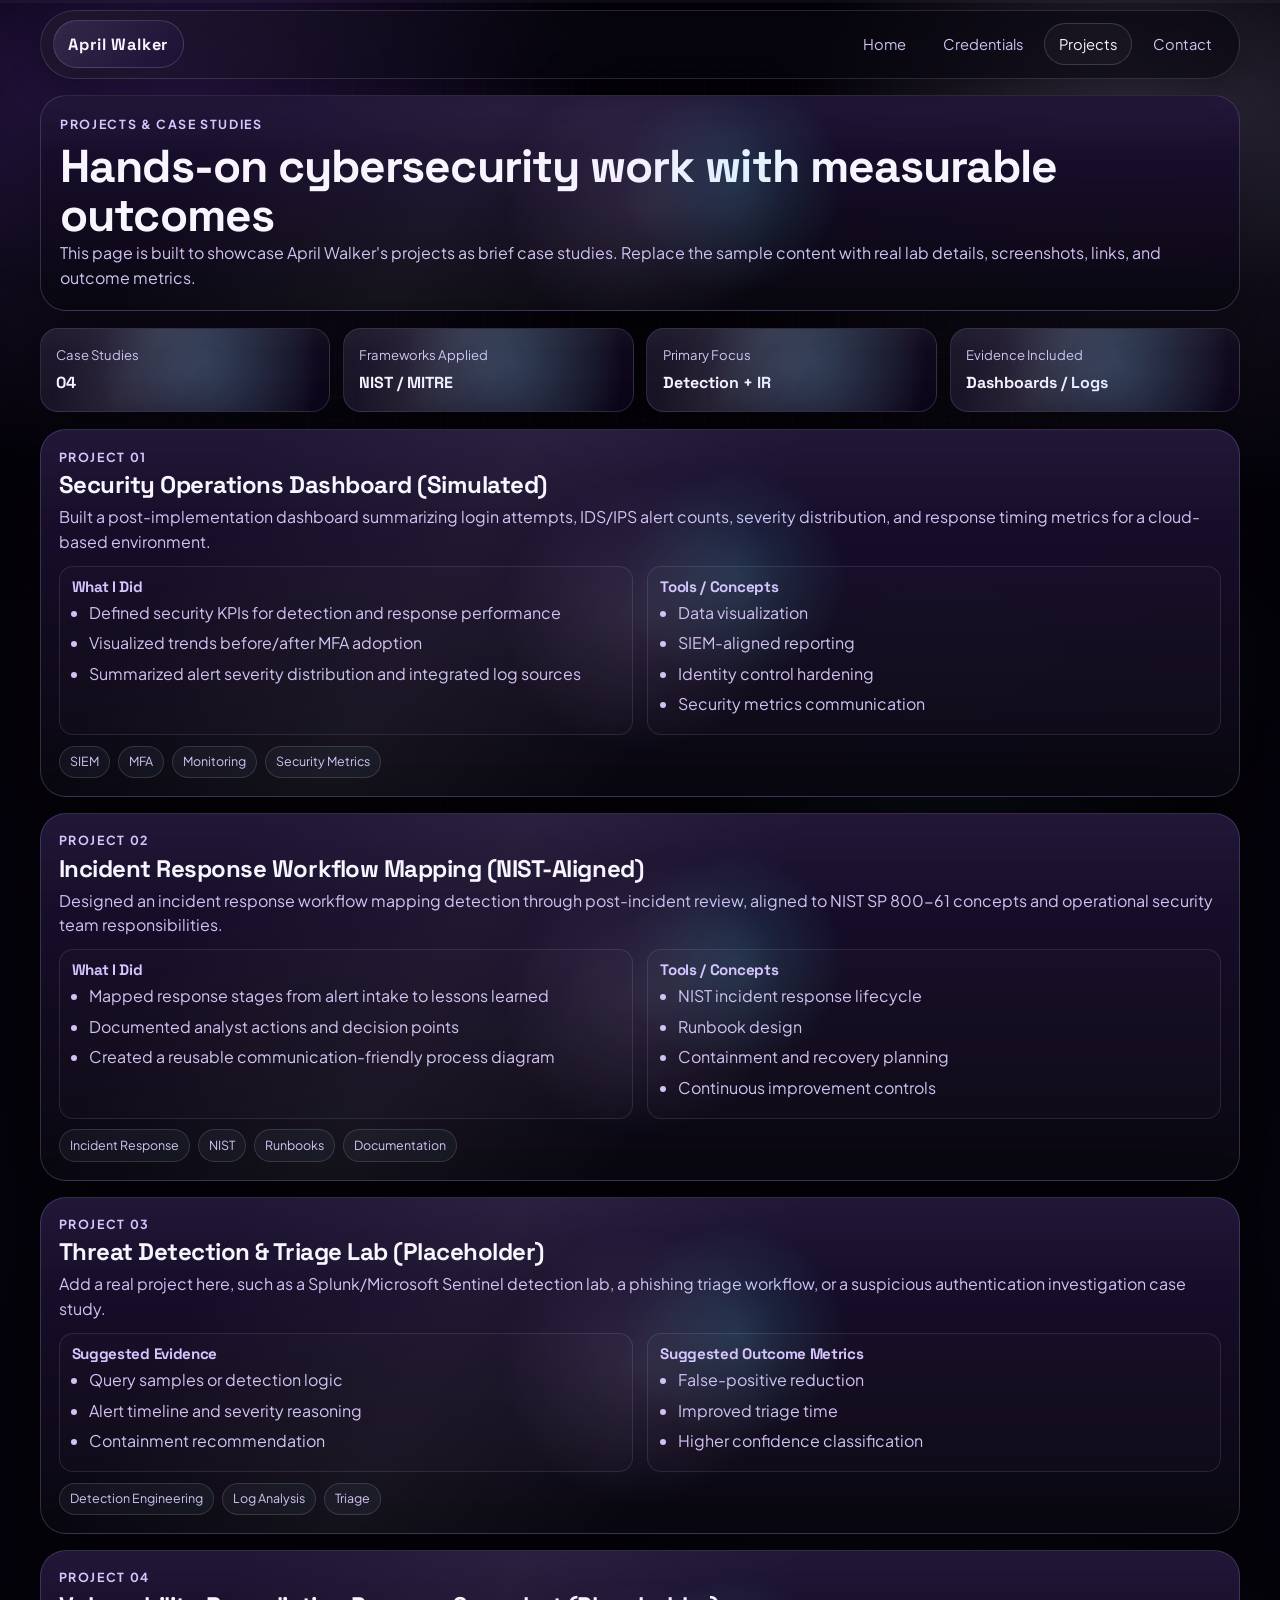
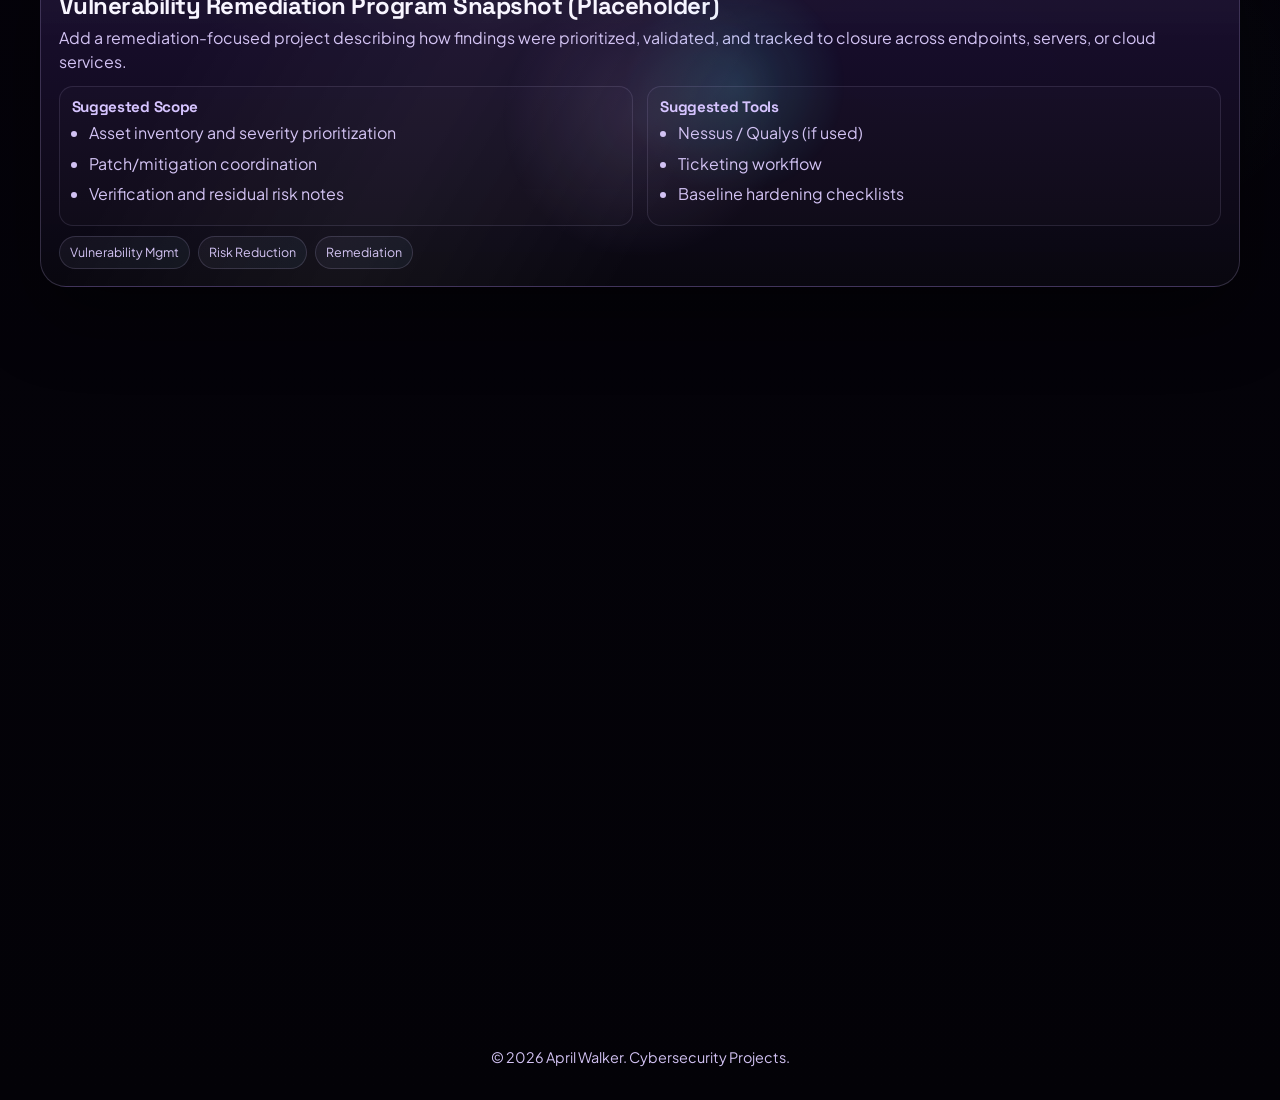
==== projects.html @ 711d9ca5 "Initial website commit" ====
<!DOCTYPE html>
<html lang="en">
<head>
  <meta charset="UTF-8">
  <meta name="viewport" content="width=device-width, initial-scale=1.0">
  <title>April Walker | Cybersecurity Projects</title>
  <meta
    name="description"
    content="Cybersecurity projects and case studies by April Walker."
  >
  <link rel="preconnect" href="https://fonts.googleapis.com">
  <link rel="preconnect" href="https://fonts.gstatic.com" crossorigin>
  <link
    href="https://fonts.googleapis.com/css2?family=Space+Grotesk:wght@400;500;700&family=Plus+Jakarta+Sans:wght@400;500;700&display=swap"
    rel="stylesheet"
  >
  <link rel="stylesheet" href="styles.css">
</head>
<body>
  <div class="background-glow" aria-hidden="true"></div>
  <div class="grid-overlay" aria-hidden="true"></div>
  <div class="scroll-progress" aria-hidden="true"><span id="scroll-progress-bar"></span></div>

  <header class="site-header">
    <a class="brand" href="index.html">April Walker</a>
    <nav class="site-nav" aria-label="Main navigation">
      <a href="index.html">Home</a>
      <a href="index.html#credentials">Credentials</a>
      <a href="projects.html" aria-current="page">Projects</a>
      <a href="index.html#contact">Contact</a>
    </nav>
  </header>

  <main>
    <section class="panel page-hero reveal" data-interactive>
      <p class="eyebrow">Projects & Case Studies</p>
      <h1>Hands-on cybersecurity work with measurable outcomes</h1>
      <p>
        This page is built to showcase April Walker's projects as brief case studies. Replace the
        sample content with real lab details, screenshots, links, and outcome metrics.
      </p>
    </section>

    <section class="metrics-strip" aria-label="Portfolio metrics">
      <article class="metric-strip-card reveal" data-interactive>
        <p>Case Studies</p>
        <strong>04</strong>
      </article>
      <article class="metric-strip-card reveal" data-interactive>
        <p>Frameworks Applied</p>
        <strong>NIST / MITRE</strong>
      </article>
      <article class="metric-strip-card reveal" data-interactive>
        <p>Primary Focus</p>
        <strong>Detection + IR</strong>
      </article>
      <article class="metric-strip-card reveal" data-interactive>
        <p>Evidence Included</p>
        <strong>Dashboards / Logs</strong>
      </article>
    </section>

    <section class="projects-grid">
      <article class="project-card panel reveal" data-interactive>
        <div class="project-header">
          <p class="eyebrow">Project 01</p>
          <h2>Security Operations Dashboard (Simulated)</h2>
        </div>
        <p>
          Built a post-implementation dashboard summarizing login attempts, IDS/IPS alert counts,
          severity distribution, and response timing metrics for a cloud-based environment.
        </p>
        <div class="project-columns">
          <div>
            <h3>What I Did</h3>
            <ul>
              <li>Defined security KPIs for detection and response performance</li>
              <li>Visualized trends before/after MFA adoption</li>
              <li>Summarized alert severity distribution and integrated log sources</li>
            </ul>
          </div>
          <div>
            <h3>Tools / Concepts</h3>
            <ul>
              <li>Data visualization</li>
              <li>SIEM-aligned reporting</li>
              <li>Identity control hardening</li>
              <li>Security metrics communication</li>
            </ul>
          </div>
        </div>
        <div class="project-tags">
          <span>SIEM</span>
          <span>MFA</span>
          <span>Monitoring</span>
          <span>Security Metrics</span>
        </div>
      </article>

      <article class="project-card panel reveal" data-interactive>
        <div class="project-header">
          <p class="eyebrow">Project 02</p>
          <h2>Incident Response Workflow Mapping (NIST-Aligned)</h2>
        </div>
        <p>
          Designed an incident response workflow mapping detection through post-incident review,
          aligned to NIST SP 800-61 concepts and operational security team responsibilities.
        </p>
        <div class="project-columns">
          <div>
            <h3>What I Did</h3>
            <ul>
              <li>Mapped response stages from alert intake to lessons learned</li>
              <li>Documented analyst actions and decision points</li>
              <li>Created a reusable communication-friendly process diagram</li>
            </ul>
          </div>
          <div>
            <h3>Tools / Concepts</h3>
            <ul>
              <li>NIST incident response lifecycle</li>
              <li>Runbook design</li>
              <li>Containment and recovery planning</li>
              <li>Continuous improvement controls</li>
            </ul>
          </div>
        </div>
        <div class="project-tags">
          <span>Incident Response</span>
          <span>NIST</span>
          <span>Runbooks</span>
          <span>Documentation</span>
        </div>
      </article>

      <article class="project-card panel reveal" data-interactive>
        <div class="project-header">
          <p class="eyebrow">Project 03</p>
          <h2>Threat Detection & Triage Lab (Placeholder)</h2>
        </div>
        <p>
          Add a real project here, such as a Splunk/Microsoft Sentinel detection lab, a phishing
          triage workflow, or a suspicious authentication investigation case study.
        </p>
        <div class="project-columns">
          <div>
            <h3>Suggested Evidence</h3>
            <ul>
              <li>Query samples or detection logic</li>
              <li>Alert timeline and severity reasoning</li>
              <li>Containment recommendation</li>
            </ul>
          </div>
          <div>
            <h3>Suggested Outcome Metrics</h3>
            <ul>
              <li>False-positive reduction</li>
              <li>Improved triage time</li>
              <li>Higher confidence classification</li>
            </ul>
          </div>
        </div>
        <div class="project-tags">
          <span>Detection Engineering</span>
          <span>Log Analysis</span>
          <span>Triage</span>
        </div>
      </article>

      <article class="project-card panel reveal" data-interactive>
        <div class="project-header">
          <p class="eyebrow">Project 04</p>
          <h2>Vulnerability Remediation Program Snapshot (Placeholder)</h2>
        </div>
        <p>
          Add a remediation-focused project describing how findings were prioritized, validated,
          and tracked to closure across endpoints, servers, or cloud services.
        </p>
        <div class="project-columns">
          <div>
            <h3>Suggested Scope</h3>
            <ul>
              <li>Asset inventory and severity prioritization</li>
              <li>Patch/mitigation coordination</li>
              <li>Verification and residual risk notes</li>
            </ul>
          </div>
          <div>
            <h3>Suggested Tools</h3>
            <ul>
              <li>Nessus / Qualys (if used)</li>
              <li>Ticketing workflow</li>
              <li>Baseline hardening checklists</li>
            </ul>
          </div>
        </div>
        <div class="project-tags">
          <span>Vulnerability Mgmt</span>
          <span>Risk Reduction</span>
          <span>Remediation</span>
        </div>
      </article>
    </section>

    <section class="project-scroll-rail">
      <div class="rail-sticky panel reveal" data-interactive>
        <p class="eyebrow">Holographic Project Rail</p>
        <h2>Scroll-based project storytelling</h2>
        <p>
          This rail can hold screenshots, diagrams, or chart snapshots from April's real projects.
          The floating cards are designed to feel more like a live portfolio interface.
        </p>
      </div>
      <div class="rail-stack">
        <article class="rail-card reveal" data-interactive>
          <h3>Dashboard Screenshot Slot</h3>
          <p>Add a security dashboard image and short interpretation of what the metrics mean.</p>
        </article>
        <article class="rail-card reveal" data-interactive>
          <h3>Incident Timeline Slot</h3>
          <p>Show a triage timeline with alert, analysis, containment, and recovery checkpoints.</p>
        </article>
        <article class="rail-card reveal" data-interactive>
          <h3>Detection Logic Slot</h3>
          <p>Feature a redacted query snippet and explain the logic behind the signal.</p>
        </article>
      </div>
    </section>

    <section class="panel cta-panel reveal" data-interactive>
      <h2>Want this page to look even closer to her actual dashboard visuals?</h2>
      <p>
        Next step is to add April's real project screenshots/charts and exact certification list,
        then tune wording to match the roles she is applying for (SOC Analyst, Cybersecurity
        Analyst, IR Analyst, etc.).
      </p>
      <div class="hero-actions">
        <a class="btn btn-solid" href="index.html">Back to Home</a>
        <a class="btn btn-outline" href="index.html#contact">Update Contact Section</a>
      </div>
    </section>
  </main>

  <footer class="site-footer">
    <p>© <span id="year"></span> April Walker. Cybersecurity Projects.</p>
  </footer>

  <script src="script.js"></script>
</body>
</html>
---- styles.css ----
:root {
  --bg: #040208;
  --bg-2: #090511;
  --panel: rgba(18, 12, 31, 0.72);
  --panel-strong: rgba(30, 17, 54, 0.84);
  --line: rgba(214, 196, 255, 0.2);
  --line-strong: rgba(214, 196, 255, 0.34);
  --text: #f8f5ff;
  --muted: #d2c2f3;
  --purple-900: #22094a;
  --purple-700: #5d2fa9;
  --purple-500: #8d65e6;
  --purple-300: #bba0fb;
  --purple-200: #d6c4ff;
  --cyan-glow: rgba(90, 232, 255, 0.18);
  --pink-glow: rgba(255, 114, 214, 0.12);
  --shadow-lg: 0 30px 70px rgba(0, 0, 0, 0.45);
  --shadow-md: 0 12px 36px rgba(0, 0, 0, 0.32);
  --r-xl: 26px;
  --r-lg: 18px;
  --r-md: 14px;
}

* {
  box-sizing: border-box;
}

html {
  scroll-behavior: smooth;
}

body {
  margin: 0;
  color: var(--text);
  min-height: 100vh;
  font-family: "Plus Jakarta Sans", system-ui, sans-serif;
  line-height: 1.55;
  background:
    radial-gradient(900px 450px at 12% 8%, rgba(141, 101, 230, 0.15), transparent 55%),
    radial-gradient(800px 420px at 88% 10%, rgba(187, 160, 251, 0.09), transparent 55%),
    radial-gradient(700px 340px at 72% 62%, rgba(90, 232, 255, 0.06), transparent 58%),
    linear-gradient(180deg, var(--bg) 0%, #05030b 45%, #030207 100%);
}

body::before {
  content: "";
  position: fixed;
  inset: 0;
  pointer-events: none;
  opacity: 0.12;
  background-image:
    linear-gradient(rgba(255, 255, 255, 0.18) 1px, transparent 1px),
    linear-gradient(90deg, rgba(255, 255, 255, 0.18) 1px, transparent 1px);
  background-size: 44px 44px;
  mask-image: radial-gradient(circle at center, black 35%, transparent 100%);
  z-index: -3;
}

.background-glow {
  position: fixed;
  inset: -10%;
  pointer-events: none;
  z-index: -4;
  filter: blur(22px);
  background:
    radial-gradient(40% 28% at 20% 15%, rgba(93, 47, 169, 0.35), transparent 70%),
    radial-gradient(32% 26% at 82% 18%, rgba(214, 196, 255, 0.22), transparent 72%),
    radial-gradient(28% 24% at 70% 70%, rgba(90, 232, 255, 0.14), transparent 78%);
  animation: driftGlow 16s ease-in-out infinite alternate;
}

.grid-overlay {
  position: fixed;
  inset: 0;
  pointer-events: none;
  z-index: -2;
  opacity: 0.2;
  background:
    linear-gradient(transparent 94%, rgba(214, 196, 255, 0.15) 100%),
    linear-gradient(90deg, transparent 94%, rgba(214, 196, 255, 0.12) 100%);
  background-size: 28px 28px;
  mask-image: radial-gradient(circle at center, black 40%, transparent 100%);
}

.scroll-progress {
  position: fixed;
  inset: 0 0 auto 0;
  height: 3px;
  z-index: 30;
  background: rgba(255, 255, 255, 0.04);
}

.scroll-progress span {
  display: block;
  width: 0%;
  height: 100%;
  background: linear-gradient(90deg, var(--purple-700), var(--purple-300), rgba(90, 232, 255, 0.7));
  box-shadow: 0 0 14px rgba(187, 160, 251, 0.55);
  transition: width 80ms linear;
}

.site-header,
main,
.site-footer {
  width: min(1200px, calc(100% - 2rem));
  margin-inline: auto;
}

.site-header {
  position: sticky;
  top: 8px;
  z-index: 20;
  margin-top: 0.6rem;
  padding: 0.6rem 0.75rem;
  display: flex;
  align-items: center;
  justify-content: space-between;
  gap: 1rem;
  border-radius: 999px;
  border: 1px solid rgba(214, 196, 255, 0.16);
  background:
    linear-gradient(135deg, rgba(214, 196, 255, 0.08), transparent 45%),
    rgba(8, 6, 14, 0.62);
  backdrop-filter: blur(14px) saturate(120%);
  box-shadow: 0 12px 30px rgba(0, 0, 0, 0.28);
}

.brand {
  color: var(--text);
  text-decoration: none;
  font-family: "Space Grotesk", sans-serif;
  font-weight: 700;
  letter-spacing: 0.05em;
  font-size: 1.02rem;
  border-radius: 999px;
  padding: 0.65rem 0.9rem;
  background: linear-gradient(135deg, rgba(187, 160, 251, 0.14), rgba(34, 9, 74, 0.22));
  border: 1px solid rgba(214, 196, 255, 0.18);
}

.site-nav {
  display: flex;
  flex-wrap: wrap;
  gap: 0.45rem;
  justify-content: flex-end;
}

.site-nav a {
  color: var(--muted);
  text-decoration: none;
  font-size: 0.92rem;
  padding: 0.55rem 0.85rem;
  border-radius: 999px;
  border: 1px solid transparent;
  background: transparent;
  transition: color 180ms ease, background 180ms ease, border-color 180ms ease;
}

.site-nav a:hover,
.site-nav a[aria-current="page"] {
  color: var(--text);
  border-color: rgba(214, 196, 255, 0.2);
  background: rgba(255, 255, 255, 0.03);
}

main {
  display: grid;
  gap: 1.1rem;
  padding: 1rem 0 2.4rem;
}

.panel,
.metric-strip-card,
.journey-card,
.rail-card,
.info-card,
.workflow-step,
.hero-card {
  --mx: 50%;
  --my: 50%;
  --rx: 0deg;
  --ry: 0deg;
}

.panel {
  position: relative;
  overflow: hidden;
  border-radius: var(--r-xl);
  border: 1px solid var(--line);
  background:
    linear-gradient(180deg, rgba(35, 20, 64, 0.72), rgba(9, 7, 15, 0.86)),
    rgba(12, 8, 21, 0.8);
  box-shadow: var(--shadow-lg);
  transform-style: preserve-3d;
  transform: perspective(1100px) rotateX(var(--rx)) rotateY(var(--ry));
  transition: transform 160ms ease, border-color 160ms ease, box-shadow 160ms ease;
}

.panel::before,
.metric-strip-card::before,
.journey-card::before,
.rail-card::before,
.info-card::before,
.workflow-step::before,
.hero-card::before {
  content: "";
  position: absolute;
  inset: -1px;
  border-radius: inherit;
  pointer-events: none;
  background:
    radial-gradient(220px 220px at var(--mx) var(--my), rgba(214, 196, 255, 0.14), transparent 65%),
    radial-gradient(160px 160px at calc(var(--mx) + 8%) calc(var(--my) - 10%), var(--cyan-glow), transparent 70%);
  opacity: 0.9;
}

.panel::after,
.metric-strip-card::after,
.journey-card::after,
.rail-card::after,
.info-card::after,
.workflow-step::after,
.hero-card::after {
  content: "";
  position: absolute;
  inset: 0;
  border-radius: inherit;
  pointer-events: none;
  background:
    linear-gradient(120deg, transparent 15%, rgba(255, 255, 255, 0.1) 35%, transparent 55%),
    linear-gradient(180deg, rgba(255, 255, 255, 0.06), transparent 26%);
  mix-blend-mode: screen;
  opacity: 0.42;
}

.panel:hover,
.panel:focus-within {
  border-color: var(--line-strong);
  box-shadow: 0 34px 80px rgba(0, 0, 0, 0.52), 0 0 0 1px rgba(214, 196, 255, 0.08) inset;
}

.reveal {
  opacity: 0;
  transform: translateY(22px) scale(0.985);
  transition: opacity 550ms ease, transform 700ms cubic-bezier(.2,.8,.2,1);
}

.reveal.is-visible {
  opacity: 1;
  transform: translateY(0) scale(1);
}

.eyebrow {
  margin: 0;
  color: var(--purple-200);
  text-transform: uppercase;
  letter-spacing: 0.13em;
  font-weight: 700;
  font-size: 0.78rem;
}

h1, h2, h3 {
  margin: 0;
  font-family: "Space Grotesk", sans-serif;
  line-height: 1.08;
  letter-spacing: -0.02em;
}

p {
  margin: 0;
}

.hero {
  padding: 1.25rem;
  display: grid;
  gap: 1rem;
  grid-template-columns: 1.15fr 0.85fr;
  min-height: 430px;
  isolation: isolate;
}

.hero::before {
  content: "";
  position: absolute;
  inset: -25% 40% auto -10%;
  height: 80%;
  pointer-events: none;
  background: radial-gradient(circle, rgba(90, 232, 255, 0.12), transparent 65%);
  filter: blur(18px);
  animation: heroPulse 6s ease-in-out infinite;
}

.hero::after {
  content: "";
  position: absolute;
  inset: auto -8% -12% 38%;
  height: 55%;
  pointer-events: none;
  background: radial-gradient(circle, rgba(255, 114, 214, 0.08), transparent 70%);
  filter: blur(22px);
  animation: heroPulse 7.5s ease-in-out infinite reverse;
}

.hero-copy {
  display: grid;
  align-content: center;
  gap: 0.8rem;
  position: relative;
  z-index: 1;
}

.hero-copy h1 {
  font-size: clamp(2.2rem, 4vw, 3.6rem);
}

.hero-accent {
  display: inline-block;
  background:
    linear-gradient(90deg, var(--purple-200) 0%, rgba(90, 232, 255, 0.95) 45%, #fff 58%, var(--purple-300) 85%);
  background-size: 220% 100%;
  -webkit-background-clip: text;
  background-clip: text;
  color: transparent;
  text-shadow: 0 0 24px rgba(187, 160, 251, 0.18);
  animation: shimmerText 7s linear infinite;
}

.headline-rotator {
  display: grid;
  gap: 0.2rem;
  width: fit-content;
  max-width: 100%;
  padding: 0.7rem 0.85rem;
  border-radius: 14px;
  border: 1px solid rgba(214, 196, 255, 0.18);
  background:
    linear-gradient(135deg, rgba(214, 196, 255, 0.06), rgba(90, 232, 255, 0.05)),
    rgba(8, 7, 13, 0.55);
  box-shadow: inset 0 1px 0 rgba(255, 255, 255, 0.03);
}

.rotator-label {
  color: var(--muted);
  font-size: 0.72rem;
  text-transform: uppercase;
  letter-spacing: 0.11em;
}

.headline-rotator strong {
  font-size: 0.94rem;
  line-height: 1.25;
  color: var(--text);
}

.headline-rotator.is-switching strong {
  opacity: 0.35;
  transform: translateY(3px);
  transition: opacity 120ms ease, transform 120ms ease;
}

.hero-text {
  max-width: 58ch;
  color: var(--muted);
}

.hero-mini-stats {
  display: grid;
  grid-template-columns: repeat(3, minmax(0, 1fr));
  gap: 0.65rem;
  max-width: 820px;
}

.mini-stat {
  position: relative;
  overflow: hidden;
  border-radius: 14px;
  border: 1px solid rgba(214, 196, 255, 0.14);
  background:
    linear-gradient(135deg, rgba(187, 160, 251, 0.08), rgba(34, 9, 74, 0.18)),
    rgba(255, 255, 255, 0.015);
  padding: 0.7rem 0.75rem;
  box-shadow: var(--shadow-md);
}

.mini-stat::before {
  content: "";
  position: absolute;
  inset: auto 0 0 0;
  height: 2px;
  background: linear-gradient(90deg, transparent, var(--purple-200), rgba(90, 232, 255, 0.7), transparent);
  opacity: 0.6;
}

.mini-stat span {
  display: block;
  color: var(--muted);
  font-size: 0.76rem;
}

.mini-stat strong {
  display: block;
  margin-top: 0.25rem;
  font-family: "Space Grotesk", sans-serif;
  font-size: 1.15rem;
}

.mini-stat small {
  display: block;
  margin-top: 0.15rem;
  color: rgba(210, 194, 243, 0.82);
  font-size: 0.72rem;
 }

.hero-actions {
  display: flex;
  flex-wrap: wrap;
  gap: 0.7rem;
}

.btn {
  position: relative;
  display: inline-flex;
  align-items: center;
  justify-content: center;
  text-decoration: none;
  border-radius: 999px;
  padding: 0.75rem 1rem;
  font-weight: 700;
  border: 1px solid transparent;
  transition: transform 160ms ease, filter 160ms ease, background 160ms ease, border-color 160ms ease;
}

.btn-solid {
  color: #0b0712;
  background: linear-gradient(135deg, var(--purple-200), var(--purple-500));
  box-shadow: 0 14px 28px rgba(93, 47, 169, 0.32);
}

.btn-solid:hover {
  filter: brightness(1.06);
  transform: translateY(-1px);
}

.btn-outline {
  color: var(--text);
  border-color: rgba(214, 196, 255, 0.24);
  background: rgba(255, 255, 255, 0.02);
}

.btn-outline:hover {
  background: rgba(214, 196, 255, 0.08);
}

.hero-card {
  position: relative;
  overflow: hidden;
  border-radius: var(--r-lg);
  border: 1px solid rgba(214, 196, 255, 0.14);
  background:
    linear-gradient(180deg, rgba(10, 8, 17, 0.85), rgba(8, 6, 12, 0.92)),
    rgba(8, 7, 14, 0.8);
  padding: 1rem;
  box-shadow: var(--shadow-md);
}

.hero-card h2 {
  font-size: 1.08rem;
  margin-bottom: 0;
}

.hero-card-header {
  display: flex;
  justify-content: space-between;
  align-items: center;
  gap: 0.75rem;
  margin-bottom: 0.75rem;
}

.live-pill {
  display: inline-flex;
  align-items: center;
  gap: 0.35rem;
  border-radius: 999px;
  padding: 0.35rem 0.55rem;
  font-size: 0.72rem;
  color: var(--muted);
  border: 1px solid rgba(214, 196, 255, 0.18);
  background: rgba(255, 255, 255, 0.02);
}

.live-pill i {
  width: 8px;
  height: 8px;
  border-radius: 999px;
  display: inline-block;
  background: rgba(90, 232, 255, 0.95);
  box-shadow: 0 0 12px rgba(90, 232, 255, 0.7);
  animation: pulseDot 1.8s ease-in-out infinite;
}

.metric-grid {
  display: grid;
  grid-template-columns: repeat(2, minmax(0, 1fr));
  gap: 0.7rem;
}

.metric-tile {
  margin: 0;
  padding: 0.8rem;
  border-radius: var(--r-md);
  border: 1px solid rgba(214, 196, 255, 0.14);
  background:
    linear-gradient(135deg, rgba(187, 160, 251, 0.16), rgba(34, 9, 74, 0.25)),
    rgba(255, 255, 255, 0.01);
}

.metric-tile p {
  color: var(--muted);
  font-size: 0.8rem;
}

.metric-tile strong {
  display: block;
  margin-top: 0.3rem;
  font-size: 0.95rem;
}

.hero-telemetry {
  margin-top: 0.8rem;
  border-radius: 14px;
  border: 1px solid rgba(214, 196, 255, 0.14);
  background:
    linear-gradient(180deg, rgba(214, 196, 255, 0.04), transparent 30%),
    rgba(255, 255, 255, 0.015);
  padding: 0.8rem;
}

.telemetry-head {
  display: flex;
  justify-content: space-between;
  align-items: baseline;
  gap: 0.75rem;
}

.telemetry-head span {
  color: var(--muted);
  font-size: 0.78rem;
}

.telemetry-head strong {
  font-family: "Space Grotesk", sans-serif;
  font-size: 1rem;
  color: var(--purple-200);
}

.telemetry-bars {
  margin-top: 0.6rem;
  display: grid;
  grid-template-columns: repeat(12, minmax(0, 1fr));
  gap: 0.35rem;
  align-items: end;
  height: 70px;
}

.telemetry-bars span {
  display: block;
  border-radius: 8px 8px 4px 4px;
  background:
    linear-gradient(180deg, rgba(90, 232, 255, 0.85), rgba(141, 101, 230, 0.95));
  min-height: 8px;
  height: var(--bar);
  box-shadow: 0 0 12px rgba(141, 101, 230, 0.2);
  opacity: 0.85;
  transform-origin: bottom center;
  animation: telemetryBreath 3.2s ease-in-out infinite;
  animation-delay: var(--delay);
}

.terminal-feed {
  margin-top: 0.8rem;
  border-radius: 14px;
  border: 1px solid rgba(214, 196, 255, 0.14);
  background:
    linear-gradient(180deg, rgba(8, 13, 19, 0.24), transparent 34%),
    rgba(6, 7, 11, 0.72);
  padding: 0.8rem;
  position: relative;
  overflow: hidden;
}

.terminal-feed::before {
  content: "";
  position: absolute;
  inset: 0;
  background:
    linear-gradient(180deg, transparent 0%, rgba(255, 255, 255, 0.02) 49%, transparent 51%, transparent 100%);
  background-size: 100% 6px;
  opacity: 0.35;
  pointer-events: none;
}

.terminal-feed__header {
  display: flex;
  justify-content: space-between;
  align-items: center;
  gap: 0.5rem;
  margin-bottom: 0.5rem;
  font-size: 0.75rem;
  color: var(--muted);
}

.terminal-feed__status {
  color: rgba(90, 232, 255, 0.95);
  text-shadow: 0 0 10px rgba(90, 232, 255, 0.25);
}

.terminal-feed ul {
  list-style: none;
  margin: 0;
  padding: 0;
  display: grid;
  gap: 0.45rem;
}

.terminal-feed li {
  display: grid;
  grid-template-columns: auto 1fr;
  gap: 0.5rem;
  align-items: start;
  color: #d9fff7;
  font-size: 0.78rem;
  line-height: 1.35;
  font-family: ui-monospace, SFMono-Regular, Menlo, Consolas, monospace;
}

.terminal-feed li span {
  color: rgba(214, 196, 255, 0.9);
  white-space: nowrap;
}

.section-grid {
  display: grid;
  grid-template-columns: 1.08fr 0.92fr;
  gap: 1rem;
}

.section-grid > .panel,
.stacked-section,
.dashboard-card,
.contact-card,
.page-hero,
.cta-panel {
  padding: 1.1rem;
}

.section-grid h2,
.stacked-section h2,
.dashboard-card h2,
.contact-card h2,
.page-hero h1,
.cta-panel h2 {
  margin-top: 0.45rem;
}

.section-grid p:not(.eyebrow),
.stacked-section p:not(.eyebrow),
.dashboard-card p:not(.eyebrow),
.contact-card p:not(.eyebrow),
.page-hero p:not(.eyebrow),
.cta-panel p:not(.eyebrow) {
  color: var(--muted);
}

.tag-list {
  list-style: none;
  margin: 0.65rem 0 0;
  padding: 0;
  display: flex;
  gap: 0.55rem;
  flex-wrap: wrap;
}

.tag-list li {
  padding: 0.55rem 0.8rem;
  border-radius: 999px;
  border: 1px solid rgba(214, 196, 255, 0.18);
  background:
    linear-gradient(135deg, rgba(214, 196, 255, 0.08), rgba(141, 101, 230, 0.08)),
    rgba(255, 255, 255, 0.01);
  box-shadow: inset 0 1px 0 rgba(255, 255, 255, 0.03);
}

.stacked-section {
  display: grid;
  gap: 0.95rem;
}

.section-heading {
  display: flex;
  justify-content: space-between;
  align-items: center;
  gap: 0.85rem;
  flex-wrap: wrap;
}

.pill {
  border-radius: 999px;
  border: 1px solid rgba(214, 196, 255, 0.22);
  background: rgba(214, 196, 255, 0.05);
  color: var(--muted);
  font-size: 0.84rem;
  padding: 0.45rem 0.8rem;
}

.cards-3 {
  display: grid;
  grid-template-columns: repeat(3, minmax(0, 1fr));
  gap: 0.9rem;
}

.info-card {
  position: relative;
  overflow: hidden;
  border-radius: var(--r-lg);
  border: 1px solid rgba(214, 196, 255, 0.12);
  background:
    linear-gradient(180deg, rgba(23, 15, 39, 0.84), rgba(10, 7, 17, 0.88)),
    rgba(255, 255, 255, 0.01);
  padding: 1rem;
  box-shadow: var(--shadow-md);
}

.info-card h3 {
  margin-bottom: 0.55rem;
}

.info-card ul,
.workflow-step ul,
.project-card ul,
.contact-list {
  margin: 0;
  padding-left: 1.1rem;
}

.info-card li,
.workflow-step li,
.project-card li {
  margin: 0.35rem 0;
  color: var(--muted);
}

.workflow {
  display: grid;
  grid-template-columns: repeat(4, minmax(0, 1fr));
  gap: 0.75rem;
}

.workflow-step {
  position: relative;
  overflow: hidden;
  border-radius: var(--r-lg);
  border: 1px solid rgba(214, 196, 255, 0.12);
  background:
    linear-gradient(180deg, rgba(187, 160, 251, 0.08), rgba(34, 9, 74, 0.14)),
    rgba(8, 6, 13, 0.7);
  padding: 0.9rem;
  box-shadow: var(--shadow-md);
}

.workflow-step h3 {
  margin-bottom: 0.35rem;
  color: var(--purple-200);
}

.signal-journey {
  padding: 1rem;
  display: grid;
  gap: 1rem;
  grid-template-columns: 0.95fr 1.05fr;
  align-items: start;
}

.journey-sticky {
  position: sticky;
  top: 108px;
  padding: 0.95rem;
  border-radius: var(--r-lg);
  border: 1px solid rgba(214, 196, 255, 0.14);
  background:
    linear-gradient(180deg, rgba(14, 11, 24, 0.82), rgba(8, 6, 14, 0.9));
}

.journey-sticky h2 {
  margin: 0.45rem 0 0.55rem;
  font-size: clamp(1.35rem, 2.2vw, 2rem);
}

.journey-sticky p:not(.eyebrow) {
  color: var(--muted);
}

.journey-steps {
  display: grid;
  gap: 0.85rem;
}

.journey-card {
  position: relative;
  overflow: hidden;
  border-radius: var(--r-lg);
  border: 1px solid rgba(214, 196, 255, 0.13);
  background:
    linear-gradient(135deg, rgba(187, 160, 251, 0.07), rgba(34, 9, 74, 0.14)),
    rgba(9, 7, 15, 0.84);
  padding: 1rem;
  box-shadow: var(--shadow-md);
  transition: transform 180ms ease, border-color 180ms ease;
}

.journey-card.is-active {
  border-color: rgba(214, 196, 255, 0.34);
  transform: translateY(-2px);
  box-shadow: 0 20px 42px rgba(0, 0, 0, 0.4), 0 0 0 1px rgba(214, 196, 255, 0.08) inset;
}

.journey-index {
  display: inline-flex;
  align-items: center;
  justify-content: center;
  width: 40px;
  height: 40px;
  border-radius: 999px;
  border: 1px solid rgba(214, 196, 255, 0.2);
  background: linear-gradient(135deg, rgba(214, 196, 255, 0.08), rgba(141, 101, 230, 0.14));
  color: var(--purple-200);
  font-family: "Space Grotesk", sans-serif;
  font-weight: 700;
}

.journey-card h3 {
  margin: 0.65rem 0 0.35rem;
}

.journey-card p {
  color: var(--muted);
}

.dashboard-card .btn {
  margin-top: 0.8rem;
}

.contact-list li {
  margin: 0.3rem 0;
  color: var(--muted);
}

.contact-list a {
  color: var(--purple-200);
  text-underline-offset: 3px;
}

.muted {
  margin-top: 0.55rem;
  color: var(--muted);
  opacity: 0.85;
}

.page-hero {
  position: relative;
  overflow: hidden;
  padding: 1.2rem;
}

.page-hero h1 {
  font-size: clamp(2rem, 3.6vw, 3rem);
}

.metrics-strip {
  display: grid;
  grid-template-columns: repeat(4, minmax(0, 1fr));
  gap: 0.8rem;
}

.metric-strip-card {
  position: relative;
  overflow: hidden;
  border-radius: var(--r-lg);
  border: 1px solid rgba(214, 196, 255, 0.16);
  background:
    linear-gradient(135deg, rgba(187, 160, 251, 0.12), rgba(34, 9, 74, 0.22)),
    rgba(9, 7, 14, 0.76);
  padding: 0.95rem;
  box-shadow: var(--shadow-md);
}

.metric-strip-card p {
  color: var(--muted);
  font-size: 0.82rem;
}

.metric-strip-card strong {
  display: block;
  margin-top: 0.35rem;
  font-family: "Space Grotesk", sans-serif;
  font-size: 1rem;
}

.projects-grid {
  display: grid;
  gap: 1rem;
}

.project-card {
  padding: 1.1rem;
}

.project-header h2 {
  margin-top: 0.3rem;
}

.project-card > p {
  margin-top: 0.45rem;
  color: var(--muted);
}

.project-columns {
  margin-top: 0.7rem;
  display: grid;
  grid-template-columns: repeat(2, minmax(0, 1fr));
  gap: 0.9rem;
}

.project-columns > div {
  position: relative;
  border-radius: var(--r-md);
  border: 1px solid rgba(214, 196, 255, 0.12);
  background: rgba(255, 255, 255, 0.015);
  padding: 0.75rem;
}

.project-columns h3 {
  margin-bottom: 0.3rem;
  color: var(--purple-200);
  font-size: 0.95rem;
}

.project-tags {
  display: flex;
  flex-wrap: wrap;
  gap: 0.45rem;
  margin-top: 0.65rem;
}

.project-tags span {
  border-radius: 999px;
  padding: 0.35rem 0.65rem;
  font-size: 0.78rem;
  color: var(--muted);
  border: 1px solid rgba(214, 196, 255, 0.16);
  background:
    linear-gradient(135deg, rgba(214, 196, 255, 0.04), rgba(90, 232, 255, 0.04)),
    rgba(255, 255, 255, 0.01);
}

.project-scroll-rail {
  display: grid;
  grid-template-columns: 0.92fr 1.08fr;
  gap: 1rem;
  align-items: start;
}

.rail-sticky {
  padding: 1rem;
  position: sticky;
  top: 108px;
}

.rail-sticky h2 {
  margin: 0.45rem 0 0.5rem;
}

.rail-sticky p:not(.eyebrow) {
  color: var(--muted);
}

.rail-stack {
  display: grid;
  gap: 0.8rem;
}

.rail-card {
  position: relative;
  overflow: hidden;
  border-radius: var(--r-lg);
  border: 1px solid rgba(214, 196, 255, 0.14);
  background:
    linear-gradient(135deg, rgba(187, 160, 251, 0.1), rgba(34, 9, 74, 0.18)),
    rgba(10, 7, 16, 0.82);
  padding: 1rem;
  box-shadow: var(--shadow-md);
  min-height: 160px;
}

.rail-card.is-active {
  border-color: rgba(214, 196, 255, 0.32);
  box-shadow: 0 18px 40px rgba(0, 0, 0, 0.42), 0 0 0 1px rgba(214, 196, 255, 0.06) inset;
}

.rail-card h3 {
  margin-bottom: 0.35rem;
}

.rail-card p {
  color: var(--muted);
}

.cta-panel {
  text-align: left;
}

.site-footer {
  padding: 0.55rem 0 2rem;
  text-align: center;
  color: var(--muted);
  font-size: 0.9rem;
}

@keyframes driftGlow {
  from {
    transform: translate3d(-1.2%, -0.8%, 0) scale(1);
  }
  to {
    transform: translate3d(1.6%, 1.1%, 0) scale(1.04);
  }
}

@keyframes shimmerText {
  0% {
    background-position: 0% 50%;
  }
  100% {
    background-position: 220% 50%;
  }
}

@keyframes pulseDot {
  0%, 100% {
    transform: scale(1);
    opacity: 0.8;
  }
  50% {
    transform: scale(1.22);
    opacity: 1;
  }
}

@keyframes telemetryBreath {
  0%, 100% {
    transform: scaleY(0.92);
    opacity: 0.75;
  }
  50% {
    transform: scaleY(1.05);
    opacity: 1;
  }
}

@keyframes heroPulse {
  0%, 100% {
    transform: translateY(0) scale(1);
    opacity: 0.95;
  }
  50% {
    transform: translateY(-6px) scale(1.04);
    opacity: 1;
  }
}

@media (max-width: 1080px) {
  .hero {
    grid-template-columns: 1fr;
    min-height: unset;
  }

  .section-grid,
  .signal-journey,
  .project-scroll-rail,
  .cards-3,
  .workflow {
    grid-template-columns: 1fr;
  }

  .journey-sticky,
  .rail-sticky {
    position: static;
  }

  .metrics-strip {
    grid-template-columns: repeat(2, minmax(0, 1fr));
  }
}

@media (max-width: 700px) {
  .site-header {
    top: 0;
    border-radius: 20px;
    align-items: stretch;
    flex-direction: column;
  }

  .site-nav {
    justify-content: flex-start;
  }

  .site-nav a {
    font-size: 0.88rem;
  }

  .hero,
  .page-hero,
  .section-grid > .panel,
  .stacked-section,
  .project-card,
  .cta-panel {
    padding: 1rem;
  }

  .metric-grid,
  .hero-mini-stats,
  .project-columns,
  .metrics-strip {
    grid-template-columns: 1fr;
  }

  .panel {
    border-radius: 20px;
  }
}

@media (prefers-reduced-motion: reduce) {
  html {
    scroll-behavior: auto;
  }

  .background-glow {
    animation: none;
  }

  .reveal,
  .reveal.is-visible {
    opacity: 1;
    transform: none;
    transition: none;
  }

  .panel,
  .btn,
  .journey-card,
  .rail-card {
    transition: none !important;
  }
}
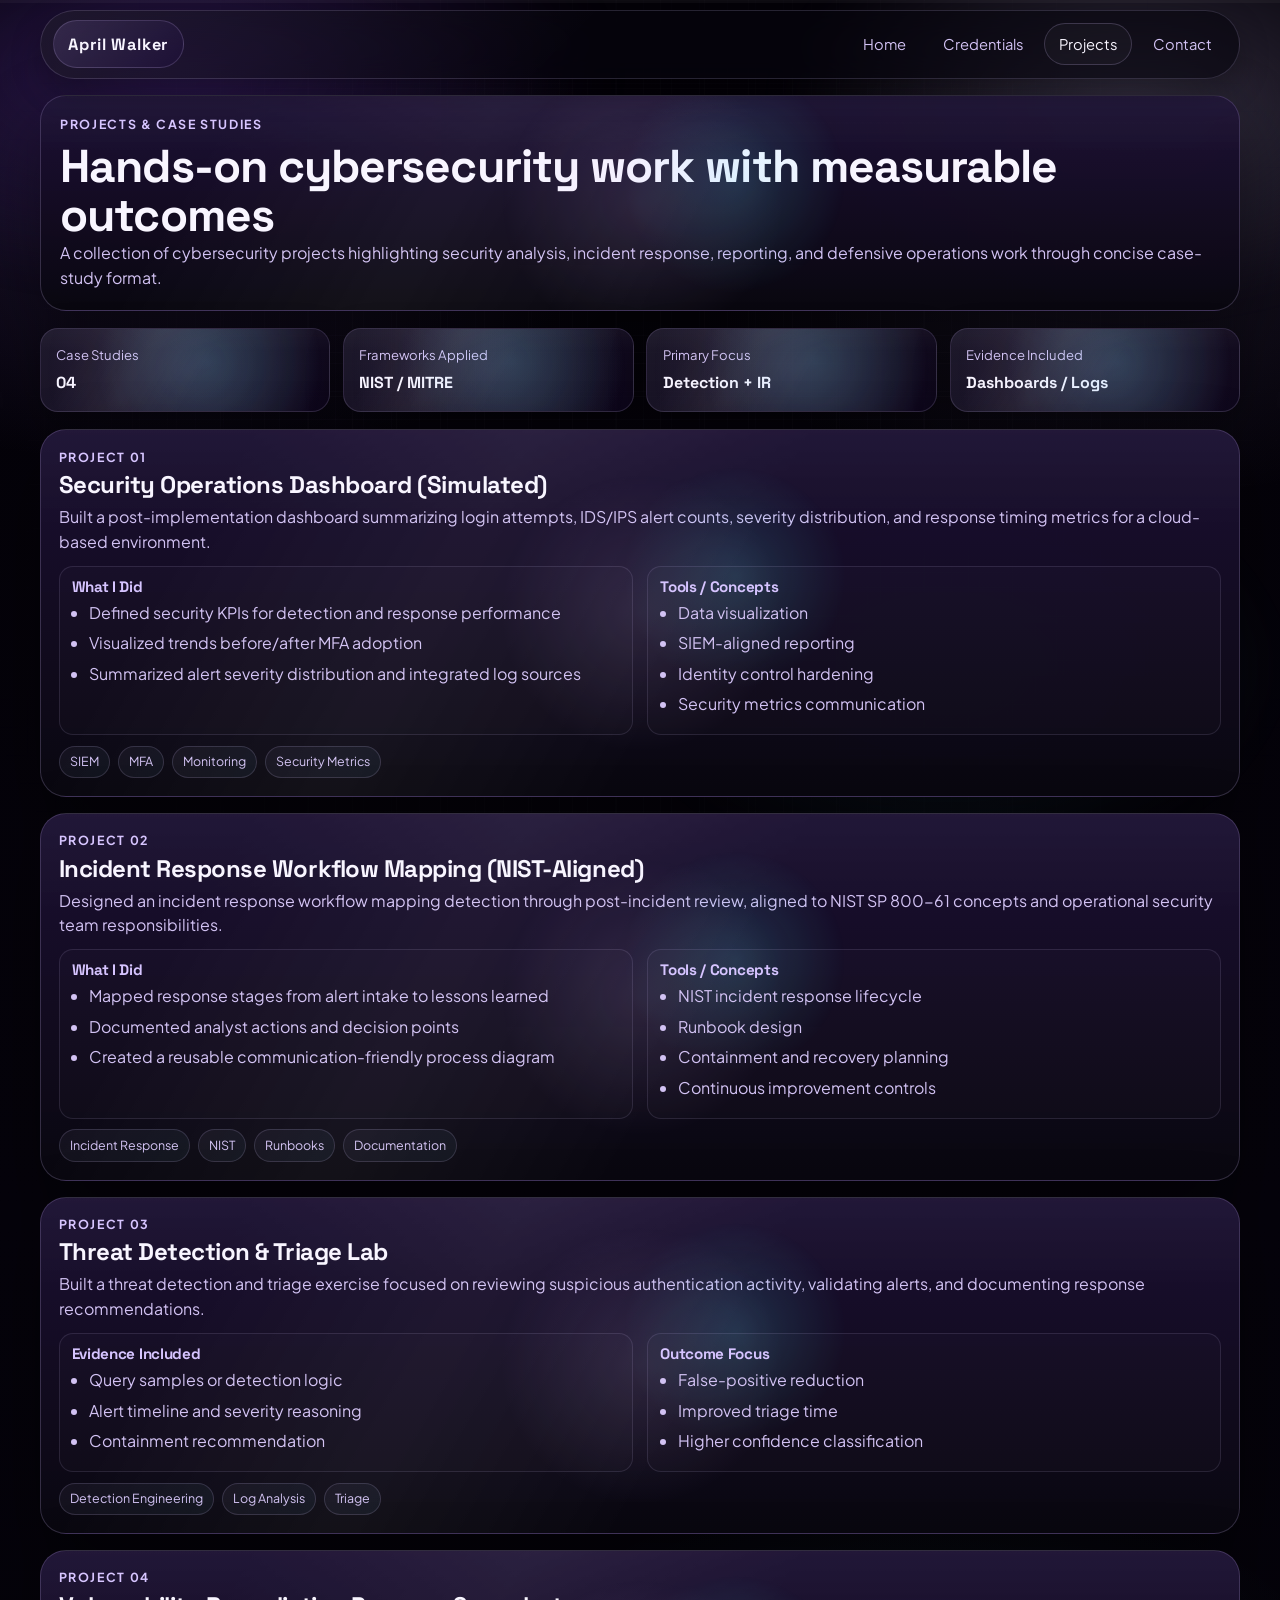
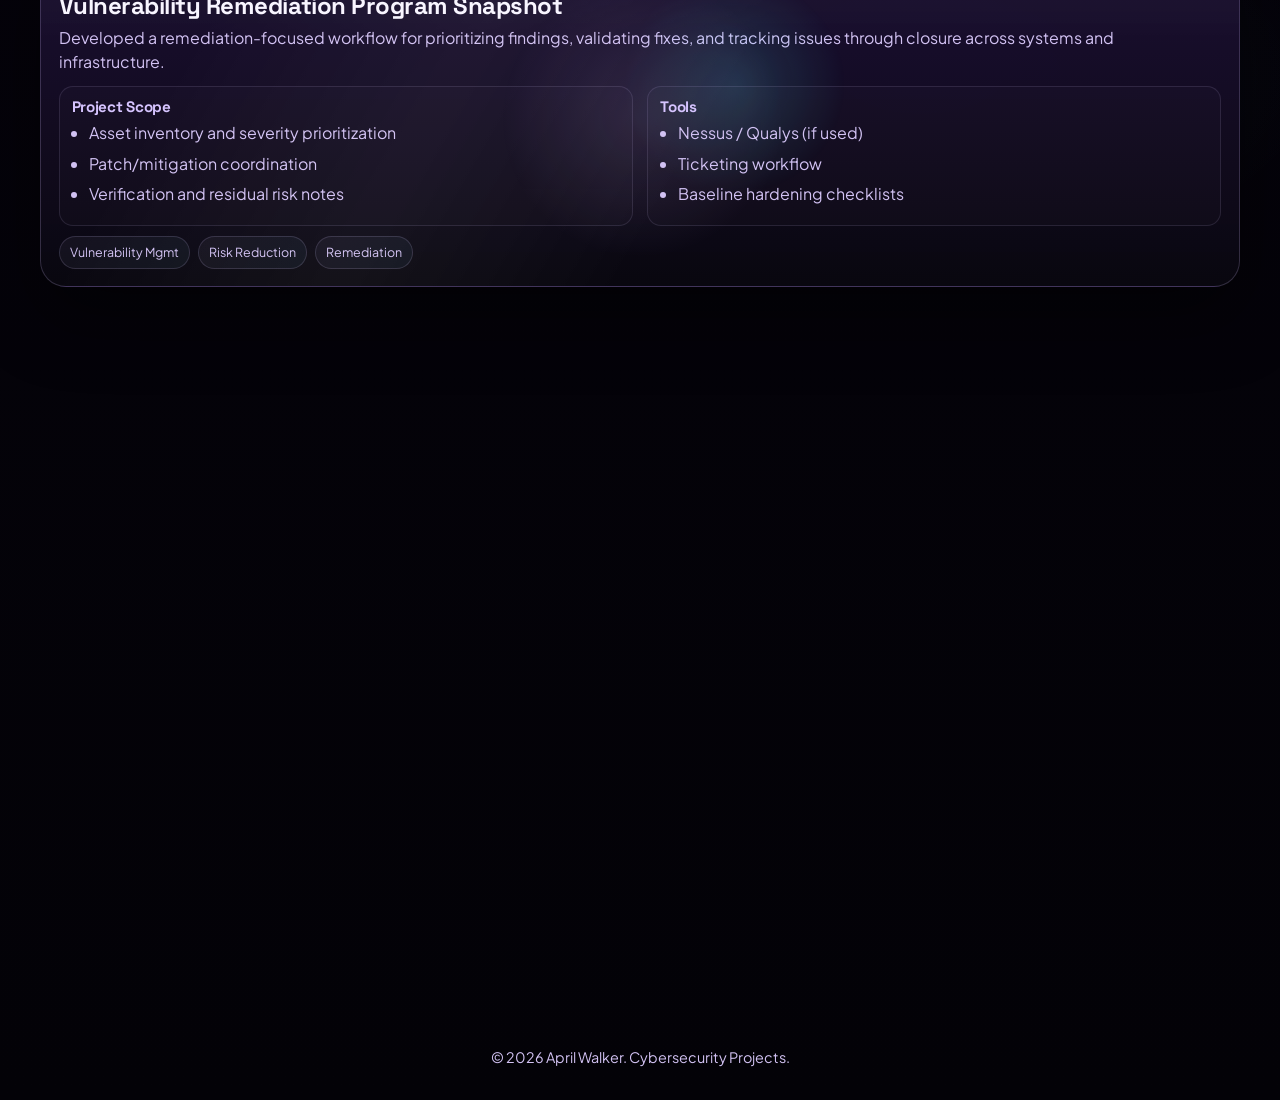
==== commit f778cce0: "Cleanup" ====
--- a/projects.html
+++ b/projects.html
@@ -36,8 +36,8 @@
       <p class="eyebrow">Projects & Case Studies</p>
       <h1>Hands-on cybersecurity work with measurable outcomes</h1>
       <p>
-        This page is built to showcase April Walker's projects as brief case studies. Replace the
-        sample content with real lab details, screenshots, links, and outcome metrics.
+        A collection of cybersecurity projects highlighting security analysis, incident response,
+        reporting, and defensive operations work through concise case-study format.
       </p>
     </section>
 
@@ -136,15 +136,15 @@
       <article class="project-card panel reveal" data-interactive>
         <div class="project-header">
           <p class="eyebrow">Project 03</p>
-          <h2>Threat Detection & Triage Lab (Placeholder)</h2>
-        </div>
-        <p>
-          Add a real project here, such as a Splunk/Microsoft Sentinel detection lab, a phishing
-          triage workflow, or a suspicious authentication investigation case study.
-        </p>
-        <div class="project-columns">
-          <div>
-            <h3>Suggested Evidence</h3>
+          <h2>Threat Detection & Triage Lab</h2>
+        </div>
+        <p>
+          Built a threat detection and triage exercise focused on reviewing suspicious
+          authentication activity, validating alerts, and documenting response recommendations.
+        </p>
+        <div class="project-columns">
+          <div>
+            <h3>Evidence Included</h3>
             <ul>
               <li>Query samples or detection logic</li>
               <li>Alert timeline and severity reasoning</li>
@@ -152,7 +152,7 @@
             </ul>
           </div>
           <div>
-            <h3>Suggested Outcome Metrics</h3>
+            <h3>Outcome Focus</h3>
             <ul>
               <li>False-positive reduction</li>
               <li>Improved triage time</li>
@@ -170,15 +170,15 @@
       <article class="project-card panel reveal" data-interactive>
         <div class="project-header">
           <p class="eyebrow">Project 04</p>
-          <h2>Vulnerability Remediation Program Snapshot (Placeholder)</h2>
-        </div>
-        <p>
-          Add a remediation-focused project describing how findings were prioritized, validated,
-          and tracked to closure across endpoints, servers, or cloud services.
-        </p>
-        <div class="project-columns">
-          <div>
-            <h3>Suggested Scope</h3>
+          <h2>Vulnerability Remediation Program Snapshot</h2>
+        </div>
+        <p>
+          Developed a remediation-focused workflow for prioritizing findings, validating fixes,
+          and tracking issues through closure across systems and infrastructure.
+        </p>
+        <div class="project-columns">
+          <div>
+            <h3>Project Scope</h3>
             <ul>
               <li>Asset inventory and severity prioritization</li>
               <li>Patch/mitigation coordination</li>
@@ -186,7 +186,7 @@
             </ul>
           </div>
           <div>
-            <h3>Suggested Tools</h3>
+            <h3>Tools</h3>
             <ul>
               <li>Nessus / Qualys (if used)</li>
               <li>Ticketing workflow</li>
@@ -204,11 +204,11 @@
 
     <section class="project-scroll-rail">
       <div class="rail-sticky panel reveal" data-interactive>
-        <p class="eyebrow">Holographic Project Rail</p>
-        <h2>Scroll-based project storytelling</h2>
-        <p>
-          This rail can hold screenshots, diagrams, or chart snapshots from April's real projects.
-          The floating cards are designed to feel more like a live portfolio interface.
+        <p class="eyebrow">Project Evidence</p>
+        <h2>Visual support for case studies</h2>
+        <p>
+          This section can hold screenshots, diagrams, and chart snapshots that reinforce the
+          process and outcomes behind each project.
         </p>
       </div>
       <div class="rail-stack">
@@ -228,11 +228,10 @@
     </section>
 
     <section class="panel cta-panel reveal" data-interactive>
-      <h2>Want this page to look even closer to her actual dashboard visuals?</h2>
+      <h2>Want to tailor these case studies to a target role?</h2>
       <p>
-        Next step is to add April's real project screenshots/charts and exact certification list,
-        then tune wording to match the roles she is applying for (SOC Analyst, Cybersecurity
-        Analyst, IR Analyst, etc.).
+        Next step is to add project screenshots, supporting visuals, and role-specific language
+        that aligns with positions such as SOC Analyst, Cybersecurity Analyst, or IR Analyst.
       </p>
       <div class="hero-actions">
         <a class="btn btn-solid" href="index.html">Back to Home</a>
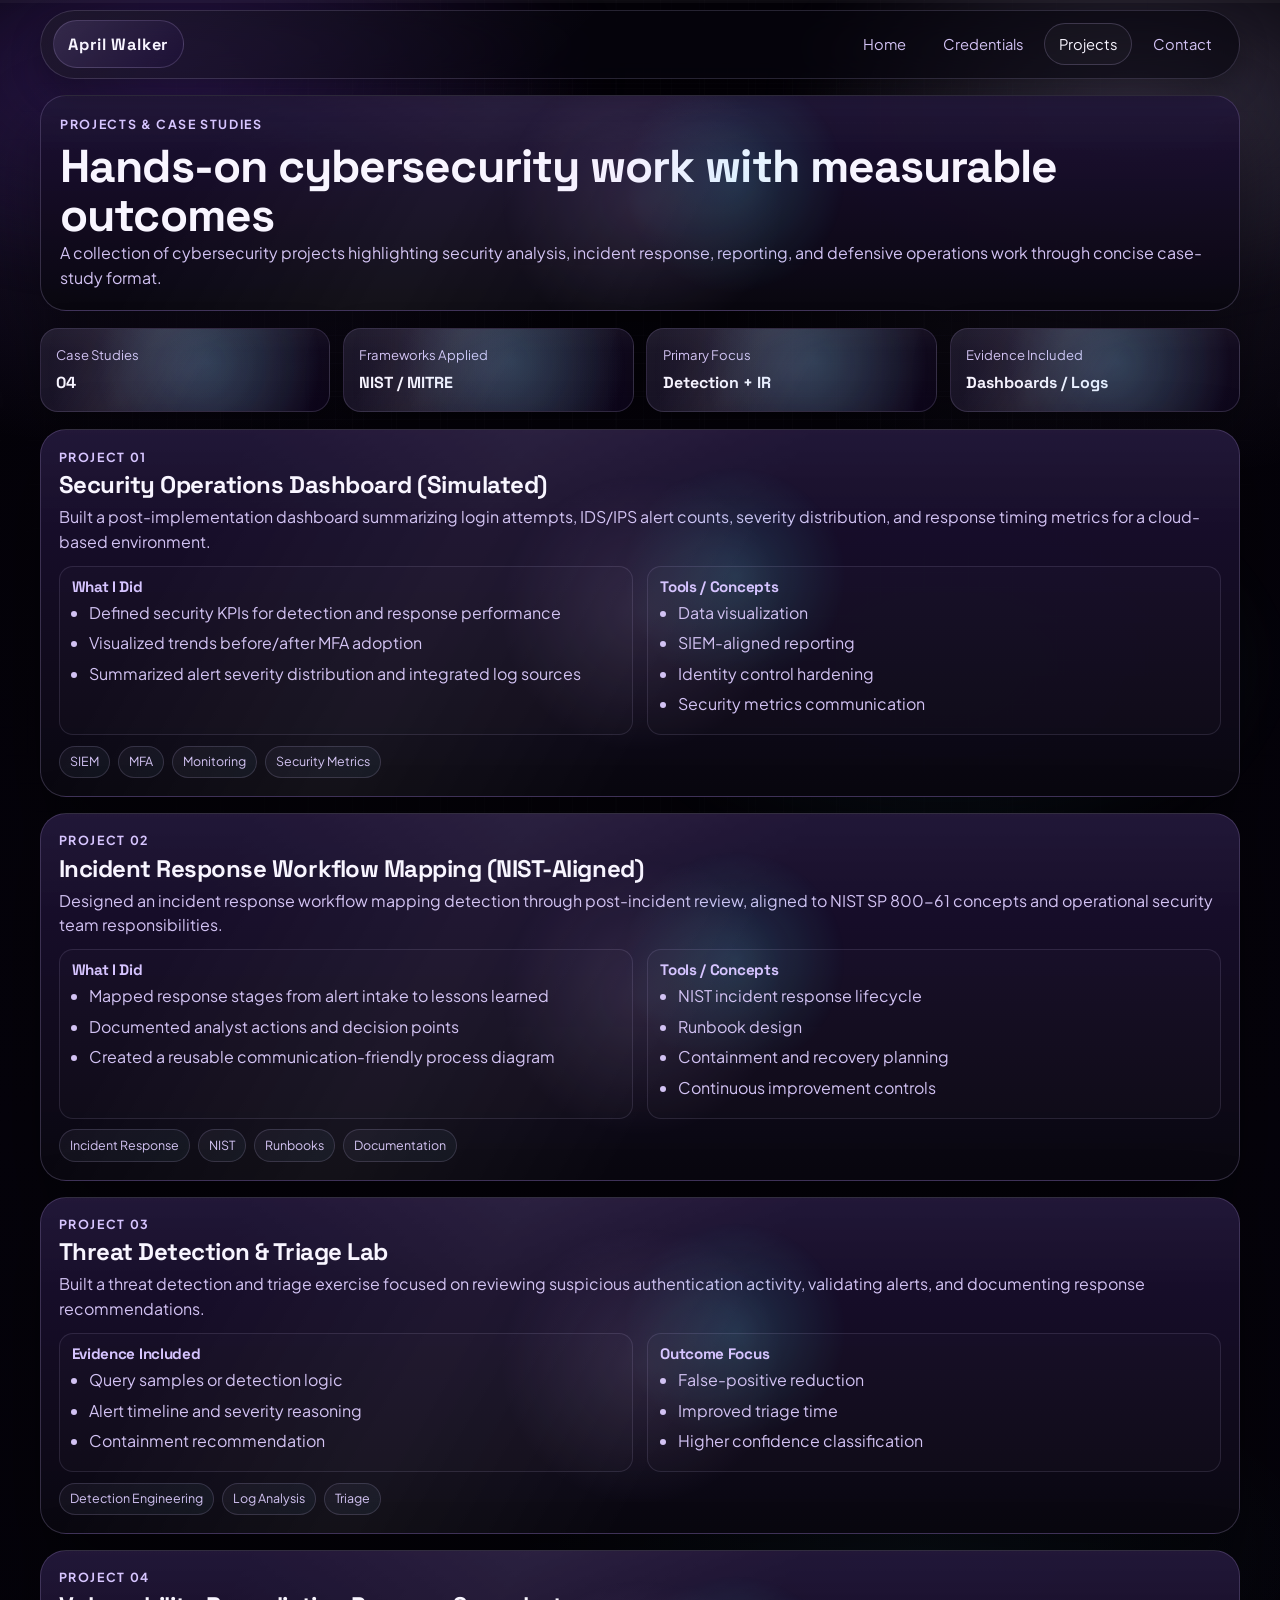
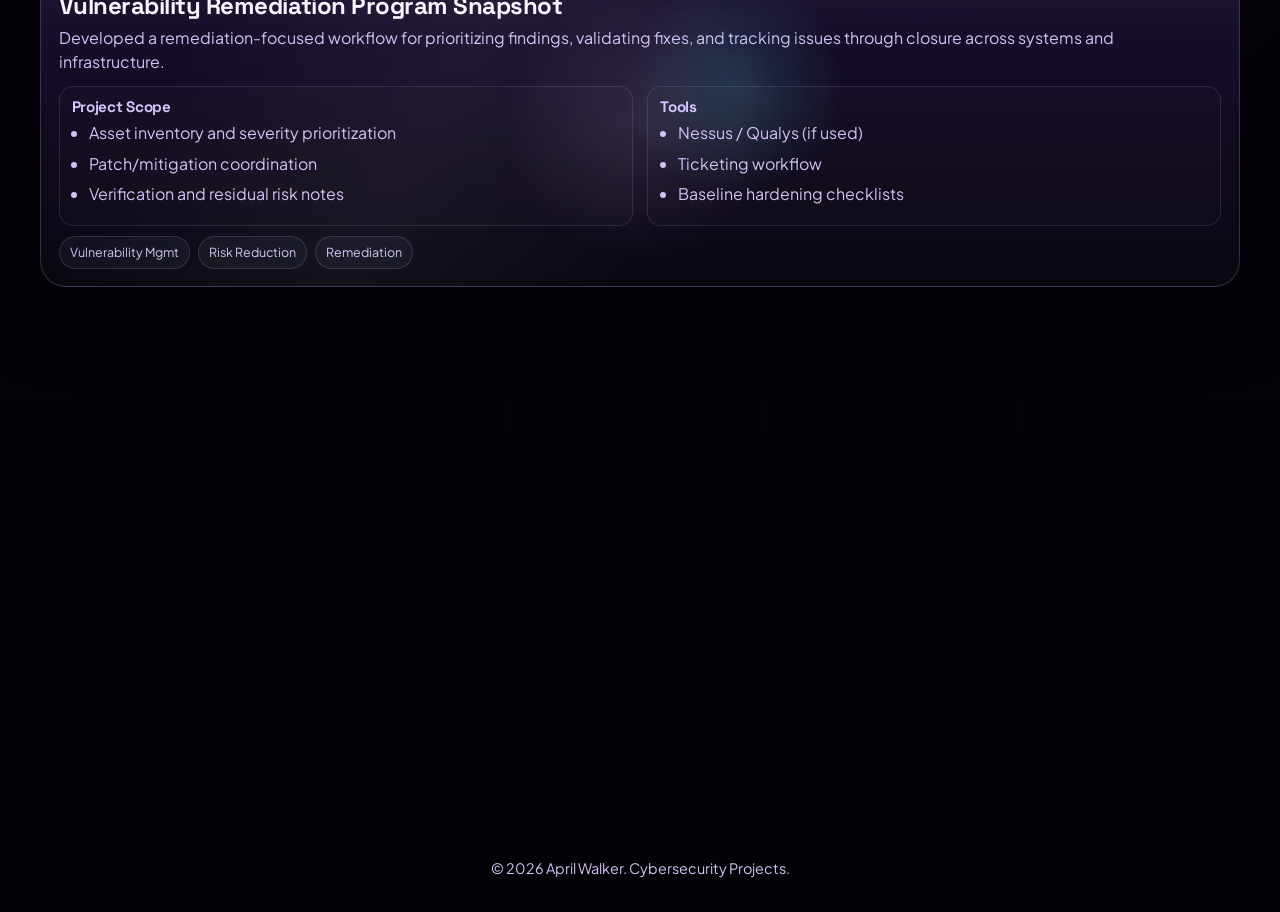
==== commit 1bf84630: "Cleanup" ====
--- a/projects.html
+++ b/projects.html
@@ -227,17 +227,6 @@
       </div>
     </section>
 
-    <section class="panel cta-panel reveal" data-interactive>
-      <h2>Want to tailor these case studies to a target role?</h2>
-      <p>
-        Next step is to add project screenshots, supporting visuals, and role-specific language
-        that aligns with positions such as SOC Analyst, Cybersecurity Analyst, or IR Analyst.
-      </p>
-      <div class="hero-actions">
-        <a class="btn btn-solid" href="index.html">Back to Home</a>
-        <a class="btn btn-outline" href="index.html#contact">Update Contact Section</a>
-      </div>
-    </section>
   </main>
 
   <footer class="site-footer">
